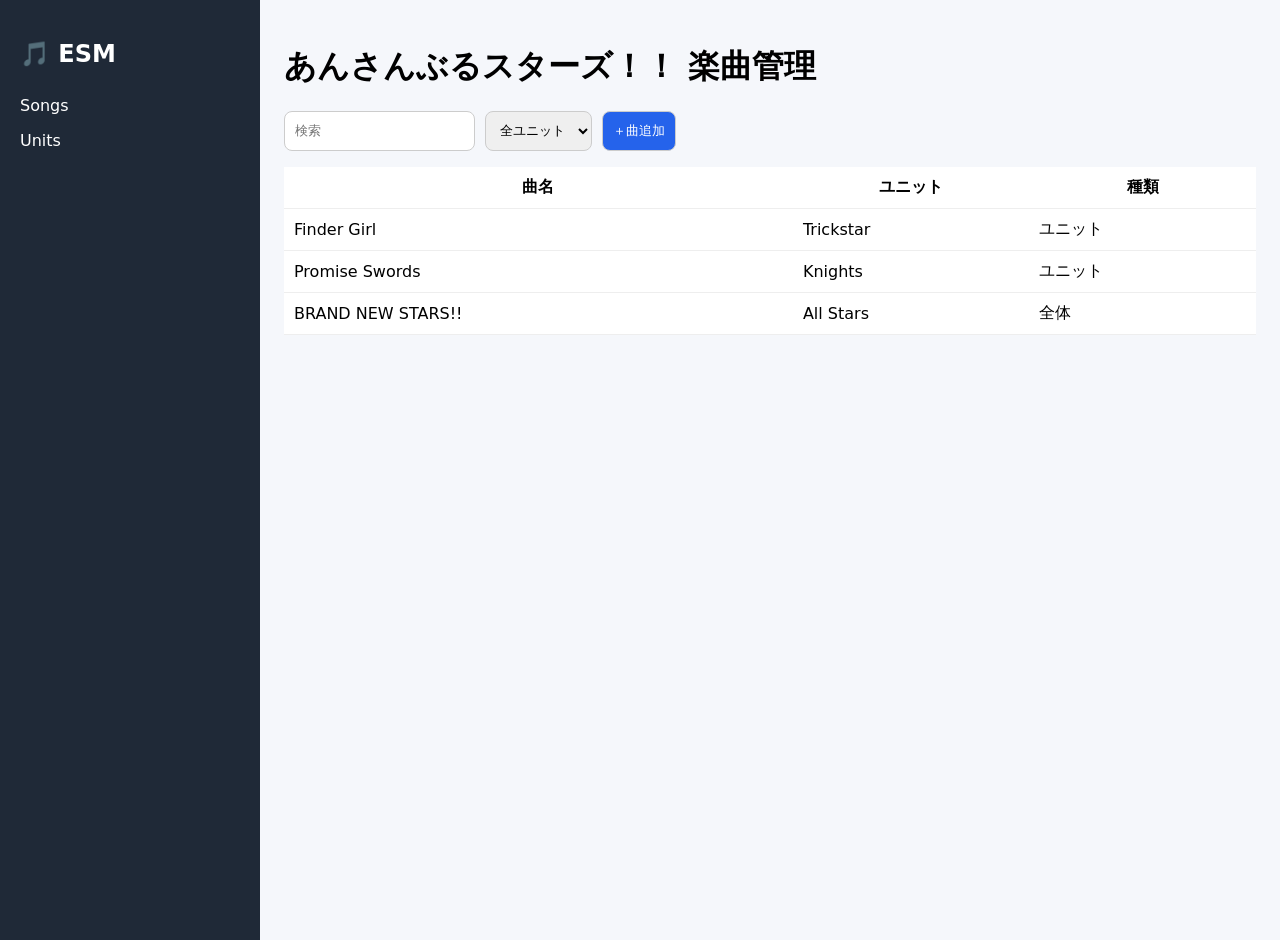
==== index.html @ 9c7c5f9f "Add files via upload" ====
<!doctype html><html lang='ja'><head><meta charset='utf-8'>
<meta name='viewport' content='width=device-width,initial-scale=1'>
<title>Ensemble Song Manager</title>
<link rel='stylesheet' href='css/style.css'></head><body>
<div class='sidebar'><h2>🎵 ESM</h2><a>Songs</a><a>Units</a></div>
<div class='main'><header><h1>あんさんぶるスターズ！！ 楽曲管理</h1></header>
<div class='toolbar'><input id='search' placeholder='検索'><select id='unit'><option value=''>全ユニット</option></select><button>＋曲追加</button></div>
<table><thead><tr><th>曲名</th><th>ユニット</th><th>種類</th></tr></thead><tbody id='tbody'></tbody></table>
</div><script src='js/app.js'></script></body></html>
---- css/style.css ----
body{margin:0;font-family:system-ui;display:flex;background:#f5f7fb}.sidebar{width:220px;background:#1f2937;color:#fff;padding:20px;height:100vh}.sidebar a{display:block;padding:8px 0}.main{flex:1;padding:24px}.toolbar{display:flex;gap:10px;margin:16px 0}input,select,button{padding:10px;border:1px solid #ccc;border-radius:8px}button{background:#2563eb;color:#fff}table{width:100%;border-collapse:collapse;background:#fff}th,td{padding:10px;border-bottom:1px solid #eee}
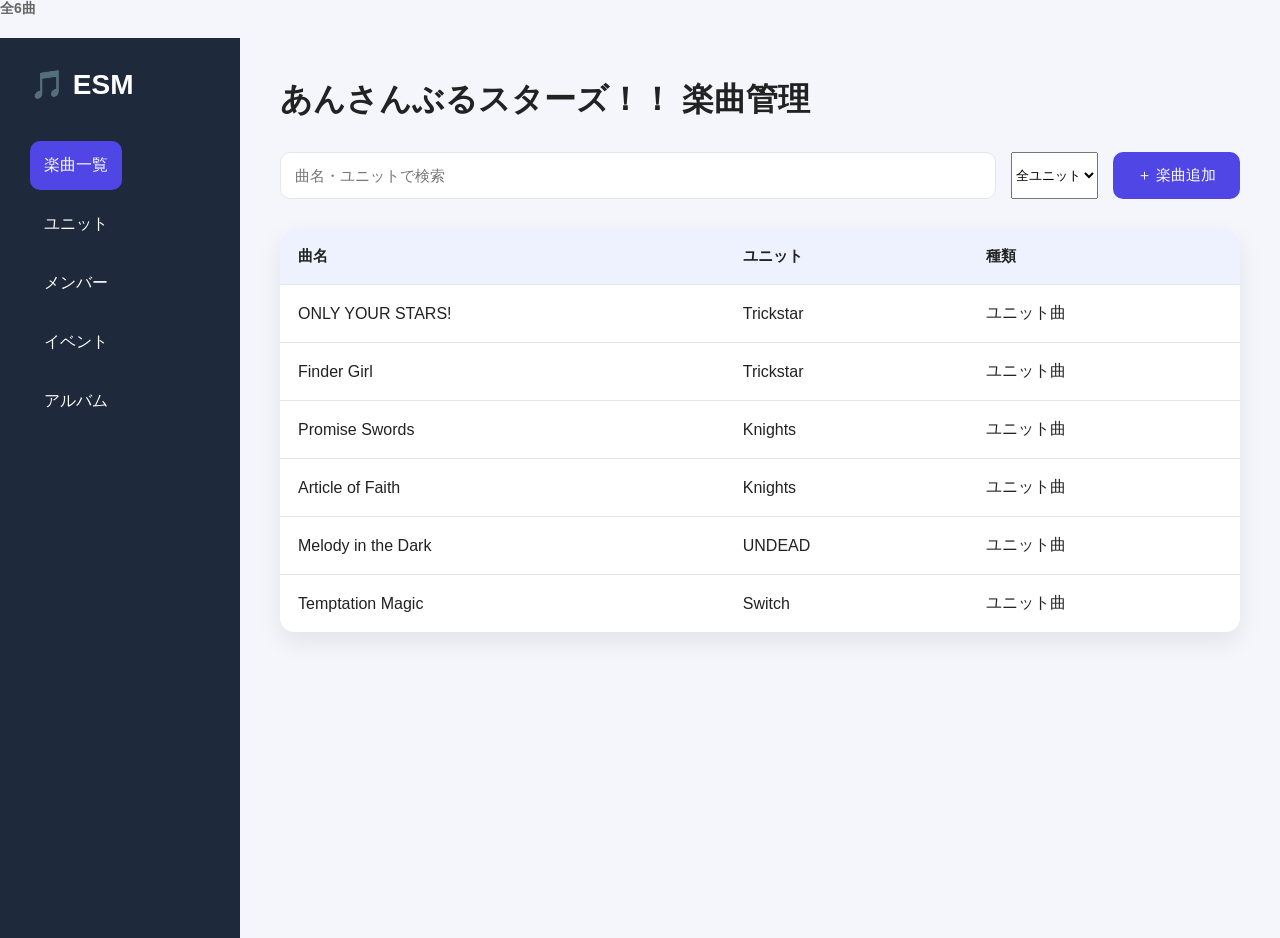
==== commit 8a7c973e: "Add files via upload" ====
--- a/index.html
+++ b/index.html
@@ -1,9 +1,103 @@
-<!doctype html><html lang='ja'><head><meta charset='utf-8'>
-<meta name='viewport' content='width=device-width,initial-scale=1'>
-<title>Ensemble Song Manager</title>
-<link rel='stylesheet' href='css/style.css'></head><body>
-<div class='sidebar'><h2>🎵 ESM</h2><a>Songs</a><a>Units</a></div>
-<div class='main'><header><h1>あんさんぶるスターズ！！ 楽曲管理</h1></header>
-<div class='toolbar'><input id='search' placeholder='検索'><select id='unit'><option value=''>全ユニット</option></select><button>＋曲追加</button></div>
-<table><thead><tr><th>曲名</th><th>ユニット</th><th>種類</th></tr></thead><tbody id='tbody'></tbody></table>
-</div><script src='js/app.js'></script></body></html>+<!DOCTYPE html>
+<html lang="ja">
+<head>
+    <meta charset="UTF-8">
+    <meta name="viewport" content="width=device-width, initial-scale=1.0">
+    <title>Ensemble Song Manager</title>
+
+    <link rel="stylesheet" href="css/style.css">
+</head>
+
+<div class="status-bar">
+
+    <span id="songCount">
+        全0曲
+    </span>
+
+</div>
+
+<body>
+
+<div class="app">
+
+    <aside class="sidebar">
+
+        <h1>🎵 ESM</h1>
+
+        <nav>
+
+            <button class="menu active">
+                楽曲一覧
+            </button>
+
+            <button class="menu">
+                ユニット
+            </button>
+
+            <button class="menu">
+                メンバー
+            </button>
+
+            <button class="menu">
+                イベント
+            </button>
+
+            <button class="menu">
+                アルバム
+            </button>
+
+        </nav>
+
+    </aside>
+
+    <main>
+
+        <header>
+
+            <h2>
+                あんさんぶるスターズ！！ 楽曲管理
+            </h2>
+
+        </header>
+
+        <section class="toolbar">
+
+            <input
+                id="searchInput"
+                type="text"
+                placeholder="曲名・ユニットで検索">
+
+            <button id="addButton">
+                ＋ 楽曲追加
+            </button>
+
+        </section>
+
+        <table>
+
+            <thead>
+
+            <tr>
+
+                <th>曲名</th>
+                <th>ユニット</th>
+                <th>種類</th>
+
+            </tr>
+
+            </thead>
+
+            <tbody id="songTable">
+
+            </tbody>
+
+        </table>
+
+    </main>
+
+</div>
+
+<script src="js/app.js"></script>
+
+</body>
+</html>
--- a/css/style.css
+++ b/css/style.css
@@ -1 +1,311 @@
-body{margin:0;font-family:system-ui;display:flex;background:#f5f7fb}.sidebar{width:220px;background:#1f2937;color:#fff;padding:20px;height:100vh}.sidebar a{display:block;padding:8px 0}.main{flex:1;padding:24px}.toolbar{display:flex;gap:10px;margin:16px 0}input,select,button{padding:10px;border:1px solid #ccc;border-radius:8px}button{background:#2563eb;color:#fff}table{width:100%;border-collapse:collapse;background:#fff}th,td{padding:10px;border-bottom:1px solid #eee}+/* ==========
+   Base
+========== */
+
+* {
+    margin: 0;
+    padding: 0;
+    box-sizing: border-box;
+}
+
+:root{
+    --primary:#4F46E5;
+    --primary-hover:#4338CA;
+
+    --background:#F4F6FB;
+    --surface:#FFFFFF;
+
+    --text:#222;
+    --subtext:#666;
+
+    --border:#E4E6EB;
+
+    --shadow:0 10px 25px rgba(0,0,0,.08);
+
+    --radius:14px;
+}
+
+body{
+
+    font-family:
+    "Segoe UI",
+    "Yu Gothic UI",
+    sans-serif;
+
+    background:var(--background);
+
+    color:var(--text);
+
+}
+
+/* ==========
+   Layout
+========== */
+
+.app{
+
+    display:flex;
+
+    min-height:100vh;
+
+}
+
+.sidebar{
+
+    width:240px;
+
+    background:#1E293B;
+
+    color:white;
+
+    padding:30px;
+
+    display:flex;
+
+    flex-direction:column;
+
+}
+
+.sidebar h1{
+
+    margin-bottom:40px;
+
+    font-size:28px;
+
+}
+
+.menu{
+
+    border:none;
+
+    background:none;
+
+    color:white;
+
+    text-align:left;
+
+    font-size:16px;
+
+    padding:14px;
+
+    margin-bottom:10px;
+
+    border-radius:10px;
+
+    cursor:pointer;
+
+    transition:.2s;
+
+}
+
+.menu:hover{
+
+    background:rgba(255,255,255,.1);
+
+}
+
+.menu.active{
+
+    background:var(--primary);
+
+}
+
+main{
+
+    flex:1;
+
+    padding:40px;
+
+}
+
+/* ==========
+   Header
+========== */
+
+header{
+
+    margin-bottom:30px;
+
+}
+
+header h2{
+
+    font-size:32px;
+
+}
+
+/* ==========
+   Toolbar
+========== */
+
+.toolbar{
+
+    display:flex;
+
+    gap:15px;
+
+    margin-bottom:30px;
+
+}
+
+#searchInput{
+
+    flex:1;
+
+    padding:14px;
+
+    border-radius:10px;
+
+    border:1px solid var(--border);
+
+    outline:none;
+
+    font-size:15px;
+
+}
+
+#searchInput:focus{
+
+    border-color:var(--primary);
+
+}
+
+#addButton{
+
+    background:var(--primary);
+
+    color:white;
+
+    border:none;
+
+    padding:14px 24px;
+
+    border-radius:10px;
+
+    cursor:pointer;
+
+    font-size:15px;
+
+    transition:.2s;
+
+}
+
+#addButton:hover{
+
+    background:var(--primary-hover);
+
+}
+
+/* ==========
+   Table
+========== */
+
+table{
+
+    width:100%;
+
+    border-collapse:collapse;
+
+    background:var(--surface);
+
+    border-radius:var(--radius);
+
+    overflow:hidden;
+
+    box-shadow:var(--shadow);
+
+}
+
+thead{
+
+    background:#EEF2FF;
+
+}
+
+th{
+
+    padding:18px;
+
+    text-align:left;
+
+    font-size:15px;
+
+}
+
+td{
+
+    padding:18px;
+
+    border-top:1px solid var(--border);
+
+}
+
+tbody tr{
+
+    transition:.2s;
+
+}
+
+tbody tr:hover{
+
+    background:#F8F9FF;
+
+}
+
+/* ==========
+   Responsive
+========== */
+
+@media(max-width:900px){
+
+.sidebar{
+
+    width:80px;
+
+}
+
+.sidebar h1{
+
+    font-size:18px;
+
+}
+
+.menu{
+
+    font-size:12px;
+
+    padding:10px;
+
+}
+
+header h2{
+
+    font-size:24px;
+
+}
+
+.toolbar{
+
+    flex-direction:column;
+
+}
+
+}
+
+.status-bar{
+
+    display:flex;
+
+    justify-content:space-between;
+
+    align-items:center;
+
+    margin-bottom:20px;
+
+    color:#666;
+
+    font-size:14px;
+
+    font-weight:bold;
+
+}
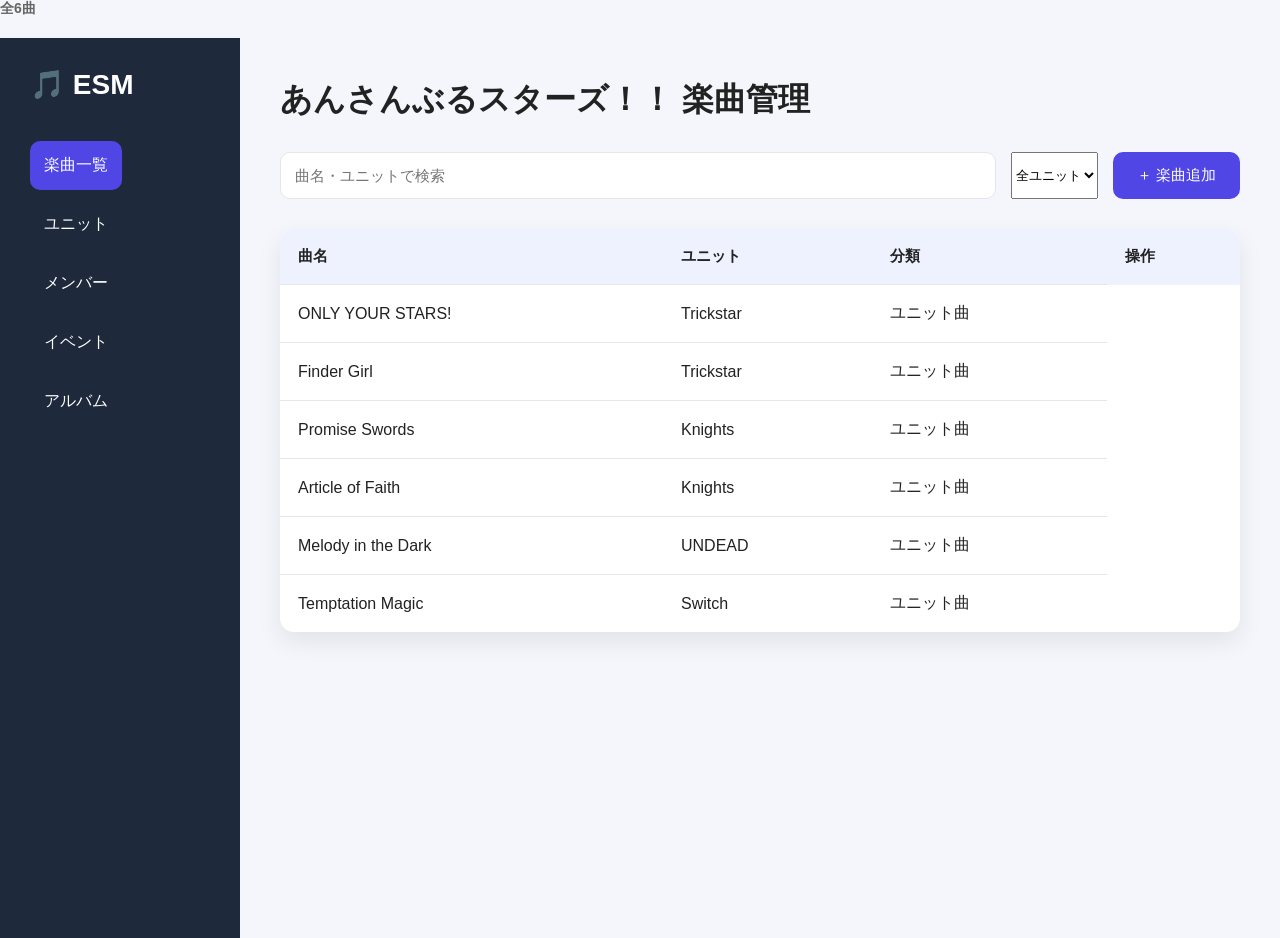
==== commit 1090a2b5: "Update index.html" ====
--- a/index.html
+++ b/index.html
@@ -81,7 +81,8 @@
 
                 <th>曲名</th>
                 <th>ユニット</th>
-                <th>種類</th>
+                <th>分類</th>
+                <th>操作</th>
 
             </tr>
 
@@ -100,4 +101,4 @@
 <script src="js/app.js"></script>
 
 </body>
-</html>+</html>
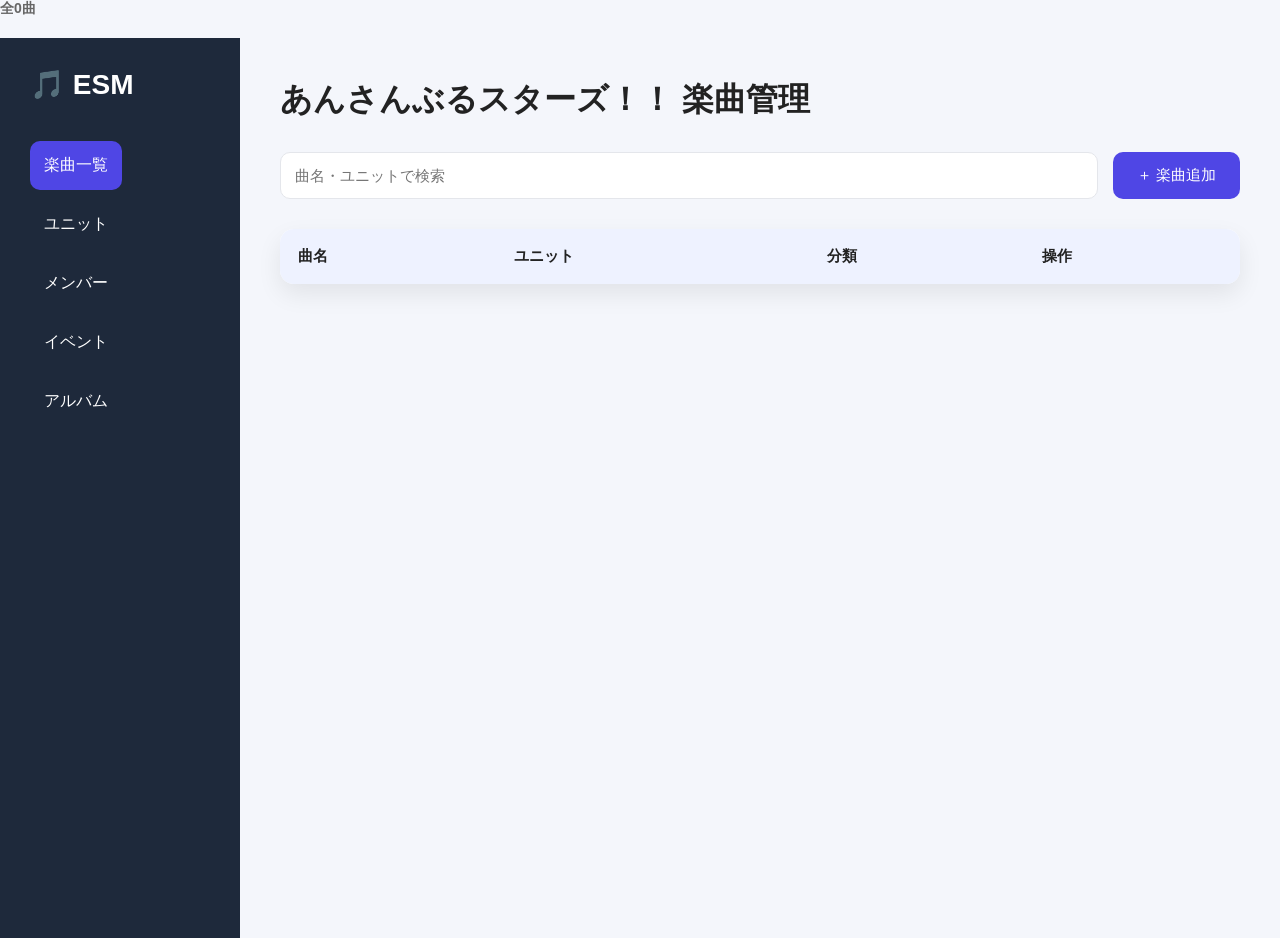
==== commit 7dca8019: "Update index.html" ====
--- a/index.html
+++ b/index.html
@@ -1,12 +1,20 @@
 <!DOCTYPE html>
 <html lang="ja">
+
 <head>
+
     <meta charset="UTF-8">
     <meta name="viewport" content="width=device-width, initial-scale=1.0">
+
     <title>Ensemble Song Manager</title>
 
     <link rel="stylesheet" href="css/style.css">
+
 </head>
+
+
+<body>
+
 
 <div class="status-bar">
 
@@ -16,41 +24,53 @@
 
 </div>
 
-<body>
 
 <div class="app">
 
+
     <aside class="sidebar">
+
 
         <h1>🎵 ESM</h1>
 
+
         <nav>
+
 
             <button class="menu active">
                 楽曲一覧
             </button>
 
+
             <button class="menu">
                 ユニット
             </button>
+
 
             <button class="menu">
                 メンバー
             </button>
 
+
             <button class="menu">
                 イベント
             </button>
+
 
             <button class="menu">
                 アルバム
             </button>
 
+
         </nav>
+
 
     </aside>
 
+
+
     <main>
+
 
         <header>
 
@@ -60,45 +80,66 @@
 
         </header>
 
+
+
         <section class="toolbar">
+
 
             <input
                 id="searchInput"
                 type="text"
                 placeholder="曲名・ユニットで検索">
 
+
             <button id="addButton">
                 ＋ 楽曲追加
             </button>
 
+
         </section>
+
+
 
         <table>
 
+
             <thead>
 
-            <tr>
+                <tr>
 
-                <th>曲名</th>
-                <th>ユニット</th>
-                <th>分類</th>
-                <th>操作</th>
+                    <th>曲名</th>
+                    <th>ユニット</th>
+                    <th>分類</th>
+                    <th>操作</th>
 
-            </tr>
+                </tr>
+
 
             </thead>
 
+
+
             <tbody id="songTable">
+
 
             </tbody>
 
+
+
         </table>
+
+
 
     </main>
 
+
 </div>
+
+
 
 <script src="js/app.js"></script>
 
+
 </body>
+
 </html>
--- a/css/style.css
+++ b/css/style.css
@@ -200,7 +200,7 @@
    Table
 ========== */
 
-table{
+table:not(.detail-table){
 
     width:100%;
 
@@ -308,4 +308,166 @@
 
     font-weight:bold;
 
-}+}
+
+.action-buttons{
+
+    display:flex;
+
+    gap:8px;
+
+}
+
+.icon-button{
+
+    border:none;
+
+    background:none;
+
+    cursor:pointer;
+
+    padding:8px;
+
+    border-radius:8px;
+
+    transition:.2s;
+
+    font-size:18px;
+
+}
+
+.icon-button:hover{
+
+    background:#EEF2FF;
+
+}
+
+.edit-button{
+
+    color:#2563EB;
+
+}
+
+.delete-button{
+
+    color:#DC2626;
+
+}
+
+/* ============================
+   Detail Page
+============================ */
+
+
+.detail-container{
+
+    max-width:900px;
+
+}
+
+
+
+.detail-container h1{
+
+    margin-bottom:30px;
+
+}
+
+
+
+.detail-table{
+
+    width:100%;
+
+    border-collapse:collapse;
+
+}
+
+
+
+.detail-table th{
+
+    width:180px;
+
+    text-align:left;
+
+    background:#f5f5f5;
+
+    padding:15px;
+
+}
+
+
+
+.detail-table td{
+
+    padding:15px;
+
+    border-bottom:1px solid #eee;
+
+}
+
+
+
+.back-button{
+
+    margin-top:30px;
+
+    padding:10px 20px;
+
+    border:none;
+
+    border-radius:8px;
+
+    cursor:pointer;
+
+}
+
+
+#unitFilter{
+
+    padding:14px;
+
+    border-radius:10px;
+
+    border:1px solid var(--border);
+
+    background:white;
+
+    font-size:15px;
+
+    cursor:pointer;
+
+}
+
+.form-group{
+
+    margin-bottom:20px;
+
+}
+
+
+.form-group label{
+
+    display:block;
+
+    margin-bottom:8px;
+
+    font-weight:bold;
+
+}
+
+
+.form-group input,
+.form-group textarea,
+.form-group select{
+
+    width:100%;
+
+    padding:12px;
+
+    border-radius:10px;
+
+    border:1px solid var(--border);
+
+}
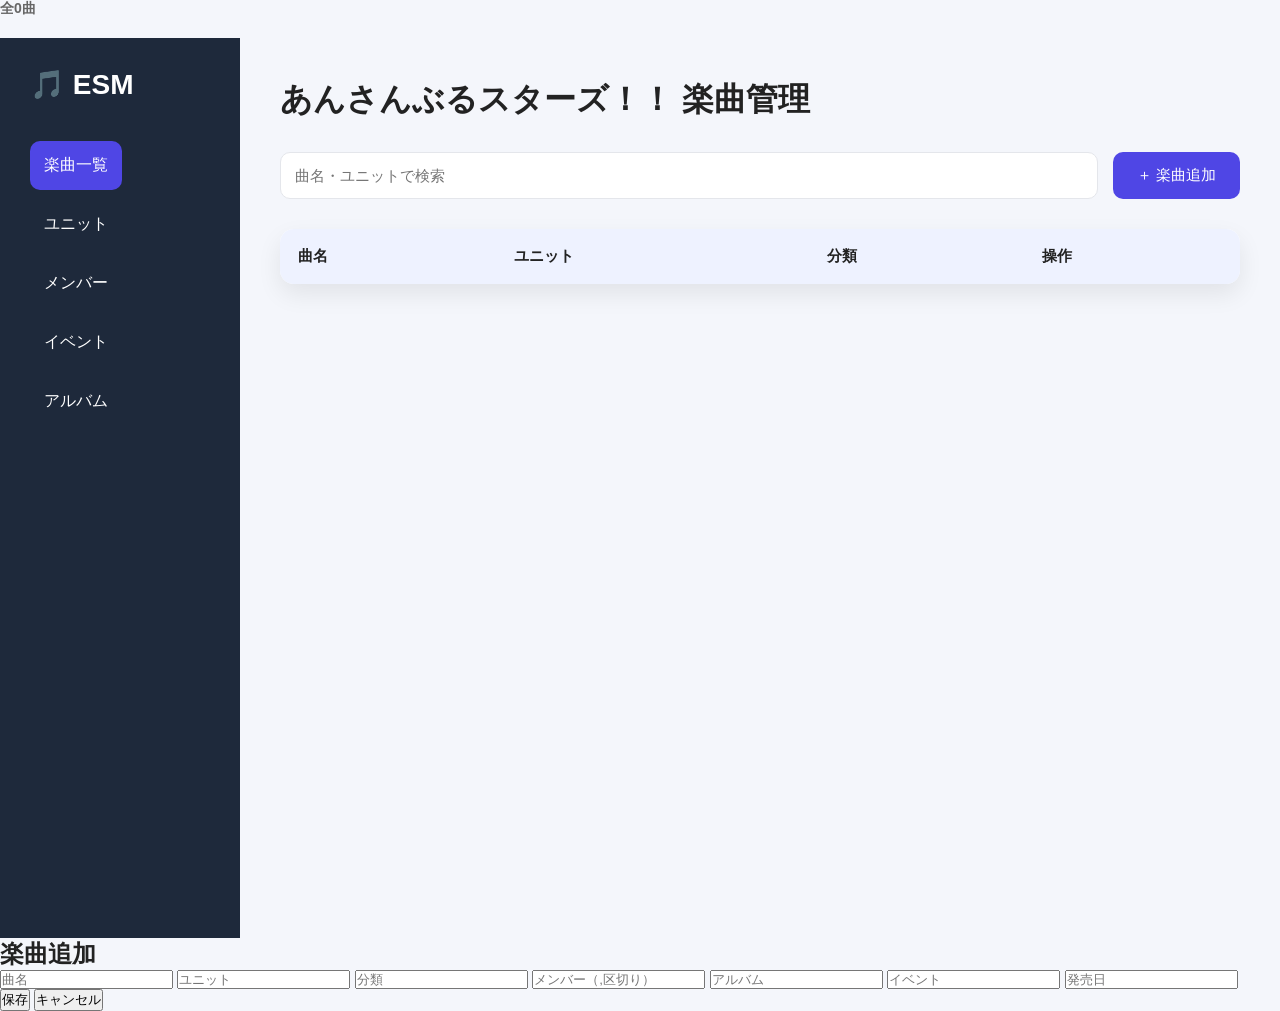
==== commit f6f25e87: "Update index.html" ====
--- a/index.html
+++ b/index.html
@@ -137,6 +137,57 @@
 
 
 
+<!-- 楽曲追加モーダル -->
+<div id="addModal" class="modal">
+
+    <div class="modal-content">
+
+        <h2>
+            楽曲追加
+        </h2>
+
+
+        <input id="songTitle" placeholder="曲名">
+
+
+        <input id="songUnit" placeholder="ユニット">
+
+
+        <input id="songCategory" placeholder="分類">
+
+
+        <input id="songMembers" placeholder="メンバー（,区切り）">
+
+
+        <input id="songAlbum" placeholder="アルバム">
+
+
+        <input id="songEvent" placeholder="イベント">
+
+
+        <input id="songReleaseDate" placeholder="発売日">
+
+
+        <div class="modal-buttons">
+
+            <button id="saveSong">
+                保存
+            </button>
+
+
+            <button id="closeModal">
+                キャンセル
+            </button>
+
+        </div>
+
+
+    </div>
+
+</div>
+
+
+
 <script src="js/app.js"></script>
 
 
